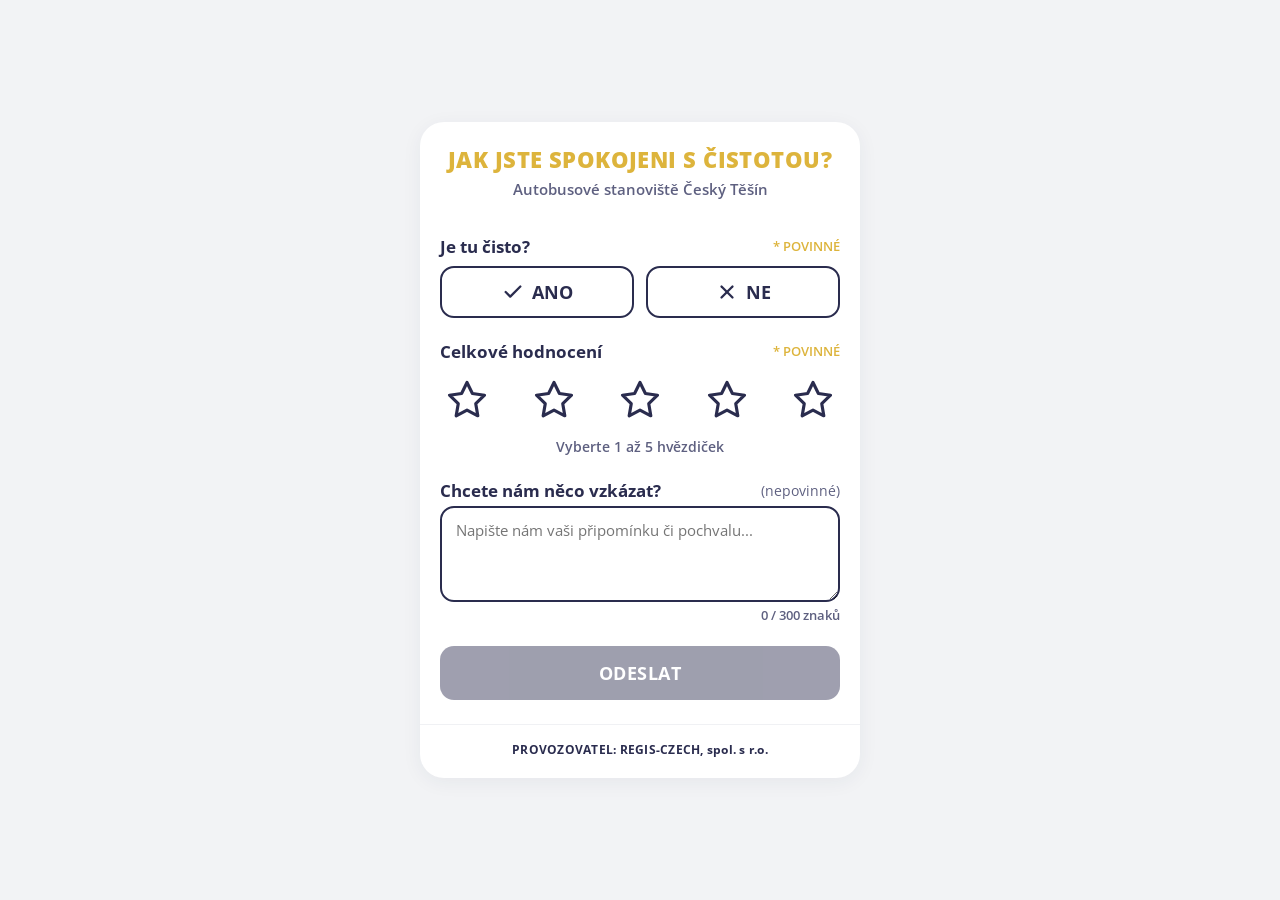
==== samostatna-anketa.html @ fb6c0369 "feat: initialize cleanliness rating application Add core application structure for the "Hodnocení či" ====
<!DOCTYPE html>
<html lang="cs">
<head>
  <meta charset="UTF-8">
  <meta name="viewport" content="width=device-width, initial-scale=1.0, maximum-scale=1.0, user-scalable=no">
  <title>Hodnocení čistoty - Autobusové stanoviště Český Těšín</title>
  <meta name="description" content="Anketa spokojenosti s čistotou autobusového stanoviště v Českém Těšíně. Provozovatel REGIS-CZECH, spol. s r.o.">
  <link rel="preconnect" href="https://fonts.googleapis.com">
  <link rel="preconnect" href="https://fonts.gstatic.com" crossorigin>
  <link href="https://fonts.googleapis.com/css2?family=Open+Sans:wght@400;600;700;800&display=swap" rel="stylesheet">
  <style>
    /* Reset & základní nastavení */
    *, *::before, *::after {
      box-sizing: border-box;
      margin: 0;
      padding: 0;
    }

    body {
      background-color: #F2F3F5;
      color: #2A2C4E;
      font-family: 'Open Sans', system-ui, -apple-system, BlinkMacSystemFont, 'Segoe UI', Roboto, sans-serif;
      min-height: 100vh;
      display: flex;
      justify-content: center;
      align-items: center;
      padding: 16px 12px;
      -webkit-tap-highlight-color: transparent;
    }

    /* Karta ankety */
    .survey-card {
      background-color: #FFFFFF;
      border-radius: 24px;
      width: 100%;
      max-width: 440px;
      box-shadow: 0 4px 20px rgba(42, 44, 78, 0.06);
      overflow: hidden;
      display: flex;
      flex-direction: column;
    }

    /* Horní část záhlaví */
    .header-top {
      padding: 24px 20px 14px 20px;
      text-align: center;
    }

    .main-title {
      color: #DDB43C;
      font-weight: 800;
      font-size: 1.35rem;
      line-height: 1.25;
      text-transform: uppercase;
      letter-spacing: 0.02em;
      margin-bottom: 6px;
    }

    .sub-title {
      color: #5E6080;
      font-size: 0.95rem;
      font-weight: 600;
    }

    /* Plný žlutý pruh přes celou šířku */
    .operator-bar {
      background-color: #DDB43C;
      color: #FFFFFF;
      font-weight: 700;
      font-size: 0.88rem;
      letter-spacing: 0.03em;
      text-align: center;
      padding: 9px 16px;
      text-transform: uppercase;
    }

    /* Obsah karty */
    .card-body {
      padding: 22px 20px 24px 20px;
      display: flex;
      flex-direction: column;
      gap: 22px;
    }

    .form-group {
      display: flex;
      flex-direction: column;
      gap: 8px;
    }

    .group-label {
      font-size: 1.05rem;
      font-weight: 700;
      color: #2A2C4E;
      display: flex;
      align-items: center;
      justify-content: space-between;
    }

    .required-badge {
      font-size: 0.8rem;
      font-weight: 600;
      color: #DDB43C;
      text-transform: uppercase;
    }

    /* Tlačítka ANO / NE */
    .toggle-row {
      display: grid;
      grid-template-columns: 1fr 1fr;
      gap: 12px;
    }

    .btn-toggle {
      background-color: #FFFFFF;
      border: 2px solid #2A2C4E;
      color: #2A2C4E;
      border-radius: 14px;
      min-height: 52px;
      font-family: inherit;
      font-size: 1.15rem;
      font-weight: 700;
      cursor: pointer;
      display: inline-flex;
      align-items: center;
      justify-content: center;
      gap: 8px;
      transition: background-color 0.15s ease, color 0.15s ease, border-color 0.15s ease, transform 0.1s ease;
      user-select: none;
    }

    .btn-toggle:active {
      transform: scale(0.98);
    }

    .btn-toggle.selected {
      background-color: #DDB43C;
      border-color: #2A2C4E;
      color: #2A2C4E;
    }

    /* Hvězdičkové hodnocení */
    .star-rating-wrapper {
      display: flex;
      flex-direction: column;
      gap: 6px;
    }

    .stars-container {
      display: flex;
      justify-content: space-between;
      gap: 6px;
      padding: 4px 0;
    }

    .star-btn {
      background: none;
      border: none;
      padding: 6px;
      cursor: pointer;
      min-width: 48px;
      min-height: 48px;
      display: inline-flex;
      align-items: center;
      justify-content: center;
      border-radius: 12px;
      transition: transform 0.12s ease;
    }

    .star-btn:active {
      transform: scale(0.92);
    }

    .star-icon {
      width: 42px;
      height: 42px;
      stroke: #2A2C4E;
      stroke-width: 1.8;
      stroke-linejoin: round;
      fill: transparent;
      transition: fill 0.15s ease, stroke 0.15s ease, transform 0.15s ease;
    }

    .star-btn.active .star-icon {
      fill: #DDB43C;
      stroke: #2A2C4E;
    }

    .star-description {
      font-size: 0.85rem;
      color: #5E6080;
      text-align: center;
      min-height: 20px;
      font-weight: 600;
    }

    /* Textové pole */
    .textarea-wrapper {
      position: relative;
      display: flex;
      flex-direction: column;
      gap: 4px;
    }

    .input-textarea {
      width: 100%;
      min-height: 96px;
      border: 2px solid #2A2C4E;
      border-radius: 14px;
      padding: 12px 14px;
      font-family: inherit;
      font-size: 0.95rem;
      color: #2A2C4E;
      resize: vertical;
      background-color: #FFFFFF;
      transition: border-color 0.15s ease;
    }

    .input-textarea:focus {
      outline: none;
      border-color: #DDB43C;
    }

    .char-counter {
      font-size: 0.8rem;
      color: #5E6080;
      text-align: right;
      font-weight: 600;
    }

    /* Tlačítko Odeslat */
    .btn-submit {
      background-color: #2A2C4E;
      color: #FFFFFF;
      font-family: inherit;
      font-size: 1.15rem;
      font-weight: 700;
      letter-spacing: 0.03em;
      border: none;
      border-radius: 14px;
      min-height: 54px;
      width: 100%;
      cursor: pointer;
      display: flex;
      align-items: center;
      justify-content: center;
      gap: 10px;
      transition: opacity 0.2s ease, transform 0.1s ease, background-color 0.2s ease;
      user-select: none;
    }

    .btn-submit:disabled {
      opacity: 0.45;
      cursor: not-allowed;
    }

    .btn-submit:not(:disabled):active {
      transform: scale(0.98);
    }

    /* Chybové hlášení */
    .alert-box {
      background-color: #FFF3CD;
      border: 1.5px solid #DDB43C;
      color: #2A2C4E;
      padding: 12px 14px;
      border-radius: 12px;
      font-size: 0.9rem;
      display: none;
      flex-direction: column;
      gap: 8px;
    }

    .alert-box.show {
      display: flex;
    }

    .btn-retry {
      align-self: flex-start;
      background: #2A2C4E;
      color: #FFFFFF;
      border: none;
      border-radius: 8px;
      padding: 6px 14px;
      font-size: 0.85rem;
      font-weight: 700;
      cursor: pointer;
      font-family: inherit;
    }

    /* Obrazovka po odeslání nebo při limitu */
    .state-screen {
      display: none;
      text-align: center;
      padding: 30px 16px 20px 16px;
      flex-direction: column;
      align-items: center;
      gap: 16px;
    }

    .state-screen.show {
      display: flex;
    }

    .state-icon-circle {
      width: 72px;
      height: 72px;
      border-radius: 50%;
      background-color: #DDB43C;
      display: flex;
      align-items: center;
      justify-content: center;
      margin-bottom: 6px;
    }

    .state-title {
      font-size: 1.4rem;
      font-weight: 800;
      color: #2A2C4E;
      line-height: 1.3;
    }

    .state-text {
      font-size: 1rem;
      color: #5E6080;
      line-height: 1.5;
      font-weight: 600;
      max-width: 320px;
    }

    /* Patička */
    .footer {
      padding: 16px 20px 20px 20px;
      text-align: center;
      border-top: 1px solid #F0F1F4;
    }

    .footer-text {
      font-size: 0.78rem;
      font-weight: 700;
      color: #2A2C4E;
      letter-spacing: 0.02em;
    }

    /* Skrytý honeypot pro boty */
    .sr-honeypot {
      position: absolute;
      left: -9999px;
      top: -9999px;
      opacity: 0;
      width: 1px;
      height: 1px;
      pointer-events: none;
    }

    /* Spinner animace */
    .spinner {
      width: 22px;
      height: 22px;
      border: 3px solid rgba(255, 255, 255, 0.3);
      border-top-color: #FFFFFF;
      border-radius: 50%;
      animation: spin 0.7s linear infinite;
    }

    @keyframes spin {
      to { transform: rotate(360deg); }
    }
  </style>
</head>
<body>

  <!-- Hlavní karta ankety -->
  <main class="survey-card" role="main">
    
    <!-- 1. Nadpisy -->
    <header class="header-top">
      <h1 class="main-title">JAK JSTE SPOKOJENI S ČISTOTOU?</h1>
      <p class="sub-title" id="location-display">Autobusové stanoviště Český Těšín</p>
    </header>


    <!-- Formulář -->
    <form id="survey-form" class="card-body" novalidate>
      
      <!-- Skrytý Honeypot proti botům -->
      <div class="sr-honeypot" aria-hidden="true">
        <label for="hp-check">Nevyplňujte:</label>
        <input type="text" id="hp-check" name="hp_field" tabindex="-1" autocomplete="off">
      </div>

      <!-- 2. Otázka „Je tu čisto?“ (ANO / NE) -->
      <div class="form-group">
        <div class="group-label">
          <span>Je tu čisto?</span>
          <span class="required-badge">* povinné</span>
        </div>
        <div class="toggle-row" role="radiogroup" aria-label="Je tu čisto?">
          <button type="button" class="btn-toggle" id="btn-ano" data-val="ANO" role="radio" aria-checked="false">
            <svg width="22" height="22" viewBox="0 0 24 24" fill="none" stroke="currentColor" stroke-width="2.5" stroke-linecap="round" stroke-linejoin="round">
              <polyline points="20 6 9 17 4 12"></polyline>
            </svg>
            ANO
          </button>
          <button type="button" class="btn-toggle" id="btn-ne" data-val="NE" role="radio" aria-checked="false">
            <svg width="22" height="22" viewBox="0 0 24 24" fill="none" stroke="currentColor" stroke-width="2.5" stroke-linecap="round" stroke-linejoin="round">
              <line x1="18" y1="6" x2="6" y2="18"></line>
              <line x1="6" y1="6" x2="18" y2="18"></line>
            </svg>
            NE
          </button>
        </div>
      </div>

      <!-- 3. Hodnocení 1–5 hvězdiček -->
      <div class="form-group star-rating-wrapper">
        <div class="group-label">
          <span>Celkové hodnocení</span>
          <span class="required-badge">* povinné</span>
        </div>
        <div class="stars-container" id="stars-row" role="radiogroup" aria-label="Hodnocení 1 až 5 hvězdiček">
          <!-- 5 hvězdiček -->
          <button type="button" class="star-btn" data-star="1" aria-label="1 hvězdička z 5" role="radio" aria-checked="false">
            <svg class="star-icon" viewBox="0 0 24 24"><path d="M12 2l3.09 6.26L22 9.27l-5 4.87 1.18 6.88L12 17.77l-6.18 3.25L7 14.14 2 9.27l6.91-1.01L12 2z"/></svg>
          </button>
          <button type="button" class="star-btn" data-star="2" aria-label="2 hvězdičky z 5" role="radio" aria-checked="false">
            <svg class="star-icon" viewBox="0 0 24 24"><path d="M12 2l3.09 6.26L22 9.27l-5 4.87 1.18 6.88L12 17.77l-6.18 3.25L7 14.14 2 9.27l6.91-1.01L12 2z"/></svg>
          </button>
          <button type="button" class="star-btn" data-star="3" aria-label="3 hvězdičky z 5" role="radio" aria-checked="false">
            <svg class="star-icon" viewBox="0 0 24 24"><path d="M12 2l3.09 6.26L22 9.27l-5 4.87 1.18 6.88L12 17.77l-6.18 3.25L7 14.14 2 9.27l6.91-1.01L12 2z"/></svg>
          </button>
          <button type="button" class="star-btn" data-star="4" aria-label="4 hvězdičky z 5" role="radio" aria-checked="false">
            <svg class="star-icon" viewBox="0 0 24 24"><path d="M12 2l3.09 6.26L22 9.27l-5 4.87 1.18 6.88L12 17.77l-6.18 3.25L7 14.14 2 9.27l6.91-1.01L12 2z"/></svg>
          </button>
          <button type="button" class="star-btn" data-star="5" aria-label="5 hvězdiček z 5" role="radio" aria-checked="false">
            <svg class="star-icon" viewBox="0 0 24 24"><path d="M12 2l3.09 6.26L22 9.27l-5 4.87 1.18 6.88L12 17.77l-6.18 3.25L7 14.14 2 9.27l6.91-1.01L12 2z"/></svg>
          </button>
        </div>
        <div class="star-description" id="star-desc" aria-live="polite">Vyberte 1 až 5 hvězdiček</div>
      </div>

      <!-- 4. Textové pole „Chcete nám něco vzkázat?“ -->
      <div class="form-group textarea-wrapper">
        <label for="feedback-text" class="group-label">
          Chcete nám něco vzkázat? <span style="font-size:0.85rem; font-weight:normal; color:#5E6080;">(nepovinné)</span>
        </label>
        <textarea id="feedback-text" class="input-textarea" maxlength="300" placeholder="Napište nám vaši připomínku či pochvalu..." rows="3"></textarea>
        <div class="char-counter" id="char-counter">0 / 300 znaků</div>
      </div>

      <!-- Chybová hláška při selhání sítě -->
      <div id="error-alert" class="alert-box" role="alert">
        <span id="error-msg">Odeslání se nezdařilo. Zkontrolujte připojení k internetu a zkuste to znovu.</span>
        <button type="button" id="btn-retry" class="btn-retry">Zkusit znovu</button>
      </div>

      <!-- 5. Tlačítko ODESLAT -->
      <button type="submit" id="btn-submit" class="btn-submit" disabled>
        <span id="submit-text">ODESLAT</span>
      </button>

    </form>

    <!-- 6. Obrazovka po odeslání (Úspěch) -->
    <div id="success-screen" class="state-screen" aria-live="polite">
      <div class="state-icon-circle">
        <svg width="40" height="40" viewBox="0 0 24 24" fill="none" stroke="#2A2C4E" stroke-width="3" stroke-linecap="round" stroke-linejoin="round">
          <polyline points="20 6 9 17 4 12"></polyline>
        </svg>
      </div>
      <h2 class="state-title">Děkujeme!</h2>
      <p class="state-text">Vaše hodnocení nám pomáhá udržet stanoviště čisté.</p>
    </div>

    <!-- Obrazovka limitu 1 hodiny (Anti-spam) -->
    <div id="cooldown-screen" class="state-screen" aria-live="polite">
      <div class="state-icon-circle">
        <svg width="40" height="40" viewBox="0 0 24 24" fill="none" stroke="#2A2C4E" stroke-width="2.5" stroke-linecap="round" stroke-linejoin="round">
          <circle cx="12" cy="12" r="10"></circle>
          <polyline points="12 6 12 12 16 14"></polyline>
        </svg>
      </div>
      <h2 class="state-title">Děkujeme, hodnocení jste už odeslali.</h2>
      <p class="state-text" id="cooldown-time-msg">Z jednoho zařízení lze hodnotit jednou za hodinu.</p>
    </div>

    <!-- 7. Patička -->
    <footer class="footer">
      <p class="footer-text">PROVOZOVATEL: REGIS-CZECH, spol. s r.o.</p>
    </footer>

  </main>

  <script>
    // ==========================================
    // KONFIGURACE - VLOŽTE URL GOOGLE APPS SCRIPT
    // ==========================================
    const SCRIPT_URL = ""; // <-- Sem vložte URL webové aplikace Google Apps Script (https://script.google.com/macros/s/.../exec)
    
    // Klíč pro uložení času v localStorage (ochrana proti spamu: 1 hodina)
    const STORAGE_KEY = "regis_cleanliness_rating_timestamp";
    const COOLDOWN_MS = 60 * 60 * 1000; // 1 hodina v milisekundách

    // Popisy hvězdiček v češtině
    const STAR_LABELS = {
      1: "1 hvězdička (Velmi nespokojen/a)",
      2: "2 hvězdičky (Nespokojen/a)",
      3: "3 hvězdičky (Průměr)",
      4: "4 hvězdičky (Spokojen/a)",
      5: "5 hvězdiček (Velmi spokojen/a)"
    };

    // Stav formuláře
    let selectedClean = null;   // 'ANO' | 'NE' | null
    let selectedRating = null;  // 1 .. 5 | null
    let isSubmitting = false;

    // Prvky v DOM
    const form = document.getElementById("survey-form");
    const successScreen = document.getElementById("success-screen");
    const cooldownScreen = document.getElementById("cooldown-screen");
    const locationDisplay = document.getElementById("location-display");
    
    const btnAno = document.getElementById("btn-ano");
    const btnNe = document.getElementById("btn-ne");
    const starBtns = document.querySelectorAll(".star-btn");
    const starDesc = document.getElementById("star-desc");
    const feedbackText = document.getElementById("feedback-text");
    const charCounter = document.getElementById("char-counter");
    const btnSubmit = document.getElementById("btn-submit");
    const submitText = document.getElementById("submit-text");
    const hpField = document.getElementById("hp-check");
    const errorAlert = document.getElementById("error-alert");
    const errorMsg = document.getElementById("error-msg");
    const btnRetry = document.getElementById("btn-retry");

    // Načtení parametru ?misto= z URL (výchozí: autobusove-stanoviste)
    const urlParams = new URLSearchParams(window.location.search);
    const rawPlace = urlParams.get("misto") || "autobusove-stanoviste";

    // Formátování názvu místa pro zobrazení
    function formatPlaceTitle(slug) {
      if (!slug || slug === "autobusove-stanoviste") {
        return "Autobusové stanoviště Český Těšín";
      }
      // Hezký převod např. "stanoviste-1" -> "Autobusové stanoviště Český Těšín (stanoviště 1)"
      const cleanName = slug.replace(/[-_]+/g, ' ').trim();
      return "Autobusové stanoviště Český Těšín (" + cleanName + ")";
    }
    locationDisplay.textContent = formatPlaceTitle(rawPlace);

    // Kontrola 1 hodinového limitu v localStorage
    function checkCooldown() {
      const lastSent = localStorage.getItem(STORAGE_KEY);
      if (lastSent) {
        const diff = Date.now() - parseInt(lastSent, 10);
        if (diff < COOLDOWN_MS) {
          const remainingMinutes = Math.ceil((COOLDOWN_MS - diff) / 60000);
          showCooldownScreen(remainingMinutes);
          return true;
        }
      }
      return false;
    }

    function showCooldownScreen(mins) {
      form.style.display = "none";
      successScreen.classList.remove("show");
      cooldownScreen.classList.add("show");
      const timeMsg = document.getElementById("cooldown-time-msg");
      if (timeMsg && mins) {
        timeMsg.textContent = "Z jednoho zařízení lze hodnotit jednou za hodinu. Další hodnocení můžete odeslat za " + mins + " min.";
      }
    }

    function showSuccessScreen() {
      form.style.display = "none";
      cooldownScreen.classList.remove("show");
      successScreen.classList.add("show");
      // Posun na začátek karty
      window.scrollTo({ top: 0, behavior: "smooth" });
    }

    // Aktualizace stavu tlačítka ODESLAT
    function updateSubmitButtonState() {
      const isValid = (selectedClean !== null) && (selectedRating !== null);
      btnSubmit.disabled = !isValid || isSubmitting;
    }

    // Obsluha tlačítka ANO / NE
    btnAno.addEventListener("click", () => {
      selectedClean = "ANO";
      btnAno.classList.add("selected");
      btnAno.setAttribute("aria-checked", "true");
      btnNe.classList.remove("selected");
      btnNe.setAttribute("aria-checked", "false");
      updateSubmitButtonState();
    });

    btnNe.addEventListener("click", () => {
      selectedClean = "NE";
      btnNe.classList.add("selected");
      btnNe.setAttribute("aria-checked", "true");
      btnAno.classList.remove("selected");
      btnAno.setAttribute("aria-checked", "false");
      updateSubmitButtonState();
    });

    // Obsluha hvězdiček
    starBtns.forEach(btn => {
      btn.addEventListener("click", () => {
        const val = parseInt(btn.getAttribute("data-star"), 10);
        selectedRating = val;
        
        starBtns.forEach(b => {
          const bVal = parseInt(b.getAttribute("data-star"), 10);
          if (bVal <= val) {
            b.classList.add("active");
            b.setAttribute("aria-checked", "true");
          } else {
            b.classList.remove("active");
            b.setAttribute("aria-checked", "false");
          }
        });

        starDesc.textContent = STAR_LABELS[val] || (val + " hvězdiček z 5");
        updateSubmitButtonState();
      });
    });

    // Počítadlo znaků pro textové pole
    feedbackText.addEventListener("input", () => {
      const length = feedbackText.value.length;
      charCounter.textContent = length + " / 300 znaků";
    });

    // Funkce pro odeslání dat
    async function submitFeedback() {
      // 1. Kontrola Honeypot pole
      if (hpField && hpField.value.trim() !== "") {
        console.warn("Spam bot detekován.");
        showSuccessScreen();
        return;
      }

      // 2. Kontrola povinných polí
      if (!selectedClean || !selectedRating) {
        return;
      }

      isSubmitting = true;
      btnSubmit.disabled = true;
      errorAlert.classList.remove("show");
      submitText.innerHTML = '<div class="spinner"></div> Odesílám...';

      // Příprava dat pro Google Tabulky
      const payload = {
        timestamp: new Date().toISOString(),
        formattedDate: new Date().toLocaleString("cs-CZ", { timeZone: "Europe/Prague" }),
        misto: rawPlace,
        cisto: selectedClean,
        hodnoceni: selectedRating,
        poznamka: feedbackText.value.trim()
      };

      try {
        if (!SCRIPT_URL) {
          // Pokud SCRIPT_URL ještě není vyplněna, simulujeme úspěšné odeslání pro testování
          console.log("Mock odeslání (SCRIPT_URL není nastavena):", payload);
          await new Promise(r => setTimeout(r, 600));
        } else {
          // Odeslání metodou POST (Google Apps Script) bez CORS preflightu
          const response = await fetch(SCRIPT_URL, {
            method: "POST",
            headers: {
              "Content-Type": "text/plain;charset=utf-8"
            },
            body: JSON.stringify(payload),
            redirect: "follow"
          });

          // Odpověď zpracuj jako JSON; pokud obsahuje status "success", zobraz poděkování.
          // Pokud čtení odpovědi selže, ale síťový požadavek proběhl, považuj odeslání za úspěšné.
          try {
            const resData = await response.json();
            if (resData && resData.status && resData.status !== "success") {
              throw new Error(resData.message || `Server vrátil stav: ${resData.status}`);
            }
          } catch (readErr) {
            console.error("Chyba při čtení odpovědi z Google Apps Script:", readErr);
            // Síťový požadavek proběhl v pořádku, pokračujeme k poděkování
          }
        }

        // Úspěšné odeslání -> uložit timestamp do localStorage
        localStorage.setItem(STORAGE_KEY, Date.now().toString());

        // Zobrazit poděkování
        showSuccessScreen();

      } catch (err) {
        console.error("Chyba při odesílání na Google Apps Script:", err);
        errorMsg.textContent = "Nepodařilo se odeslat hodnocení. Zkontrolujte prosím připojení a zkuste to znovu.";
        errorAlert.classList.add("show");
      } finally {
        isSubmitting = false;
        submitText.textContent = "ODESLAT";
        updateSubmitButtonState();
      }
    }

    form.addEventListener("submit", (e) => {
      e.preventDefault();
      submitFeedback();
    });

    btnRetry.addEventListener("click", () => {
      submitFeedback();
    });

    // Kontrola limitu při načtení
    checkCooldown();
  </script>
</body>
</html>
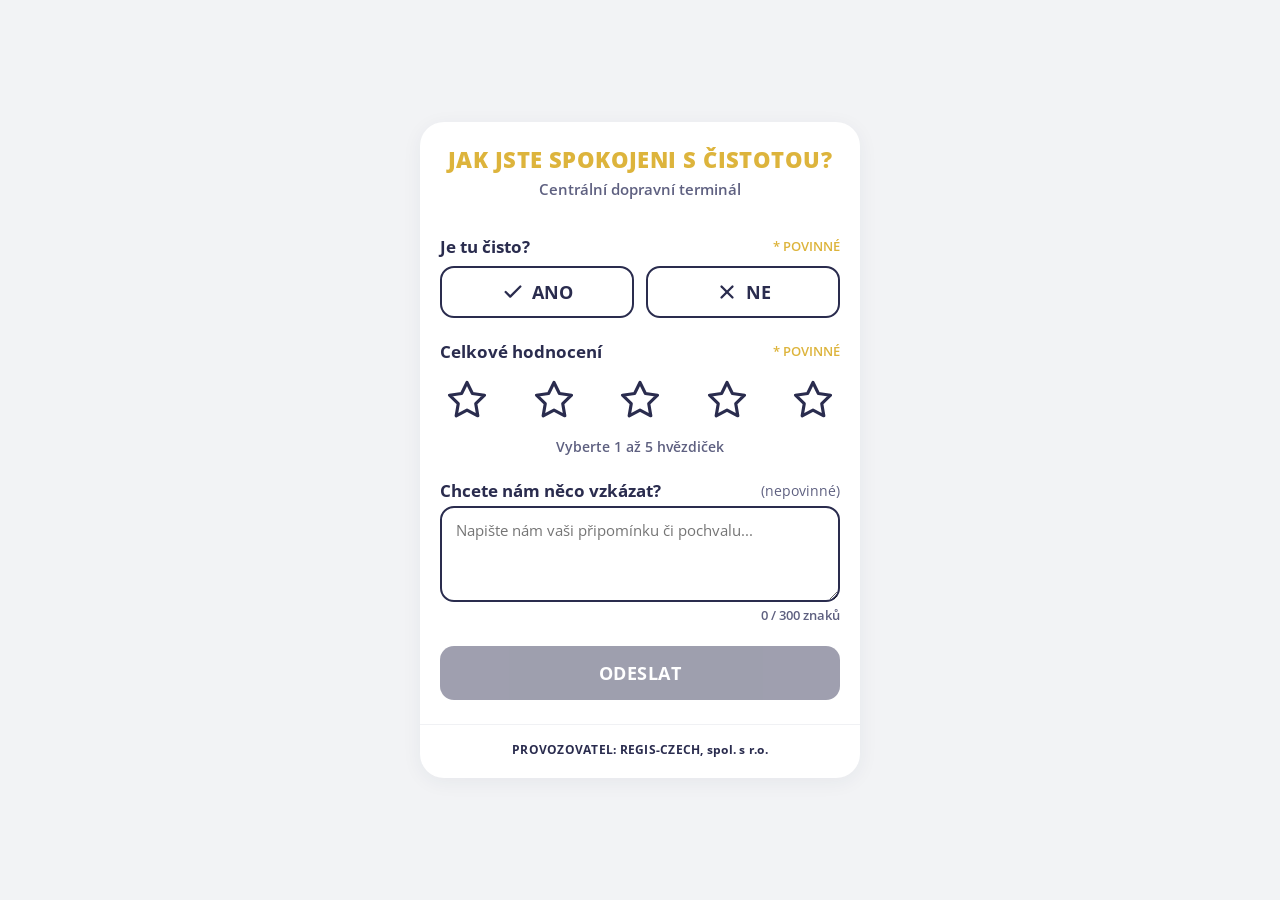
==== commit f032440e: "refactor: rename location to Centrální dopravní terminál Standardize branding across all files by up" ====
--- a/samostatna-anketa.html
+++ b/samostatna-anketa.html
@@ -376,7 +376,7 @@
     <!-- 1. Nadpisy -->
     <header class="header-top">
       <h1 class="main-title">JAK JSTE SPOKOJENI S ČISTOTOU?</h1>
-      <p class="sub-title" id="location-display">Autobusové stanoviště Český Těšín</p>
+      <p class="sub-title" id="location-display">Centrální dopravní terminál</p>
     </header>
 
 
@@ -538,16 +538,11 @@
     const urlParams = new URLSearchParams(window.location.search);
     const rawPlace = urlParams.get("misto") || "autobusove-stanoviste";
 
-    // Formátování názvu místa pro zobrazení
-    function formatPlaceTitle(slug) {
-      if (!slug || slug === "autobusove-stanoviste") {
-        return "Autobusové stanoviště Český Těšín";
-      }
-      // Hezký převod např. "stanoviste-1" -> "Autobusové stanoviště Český Těšín (stanoviště 1)"
-      const cleanName = slug.replace(/[-_]+/g, ' ').trim();
-      return "Autobusové stanoviště Český Těšín (" + cleanName + ")";
-    }
-    locationDisplay.textContent = formatPlaceTitle(rawPlace);
+    // Název místa pro zobrazení
+    function formatPlaceTitle() {
+      return "Centrální dopravní terminál";
+    }
+    locationDisplay.textContent = formatPlaceTitle();
 
     // Kontrola 1 hodinového limitu v localStorage
     function checkCooldown() {
